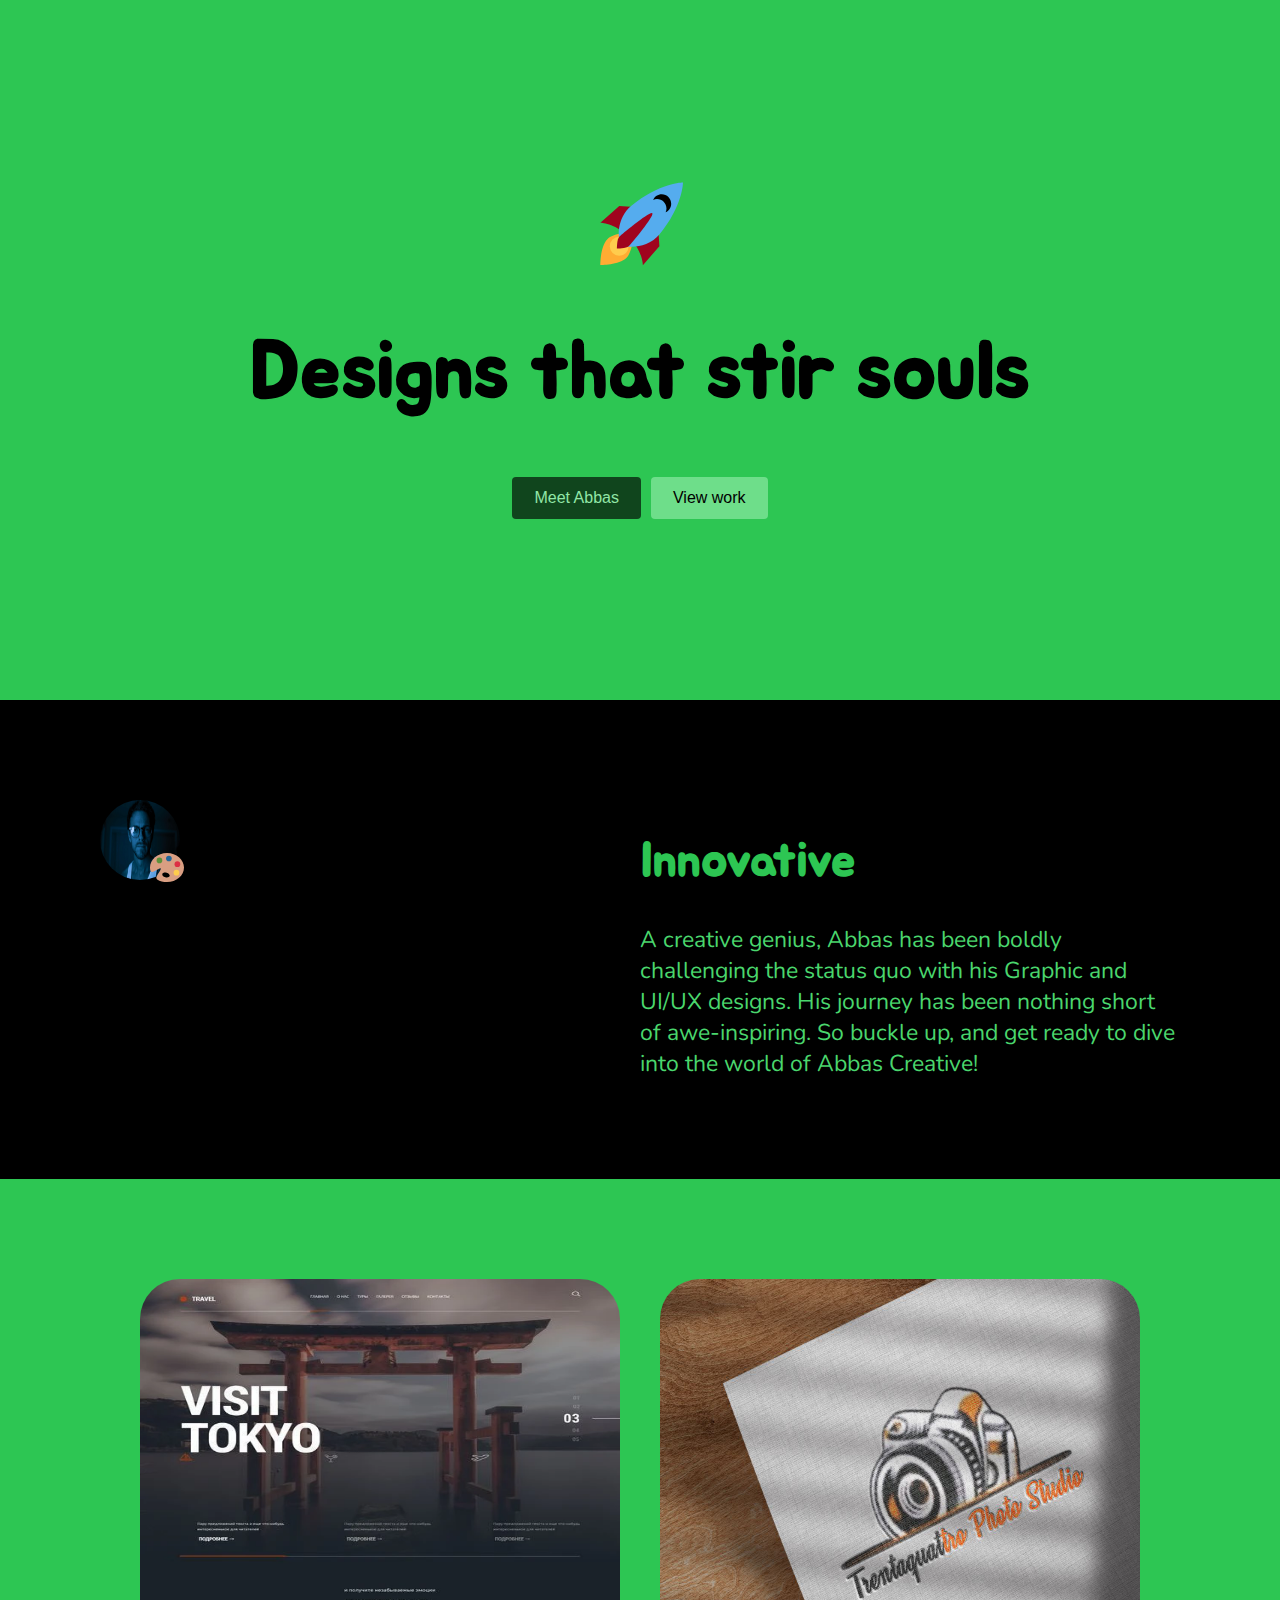
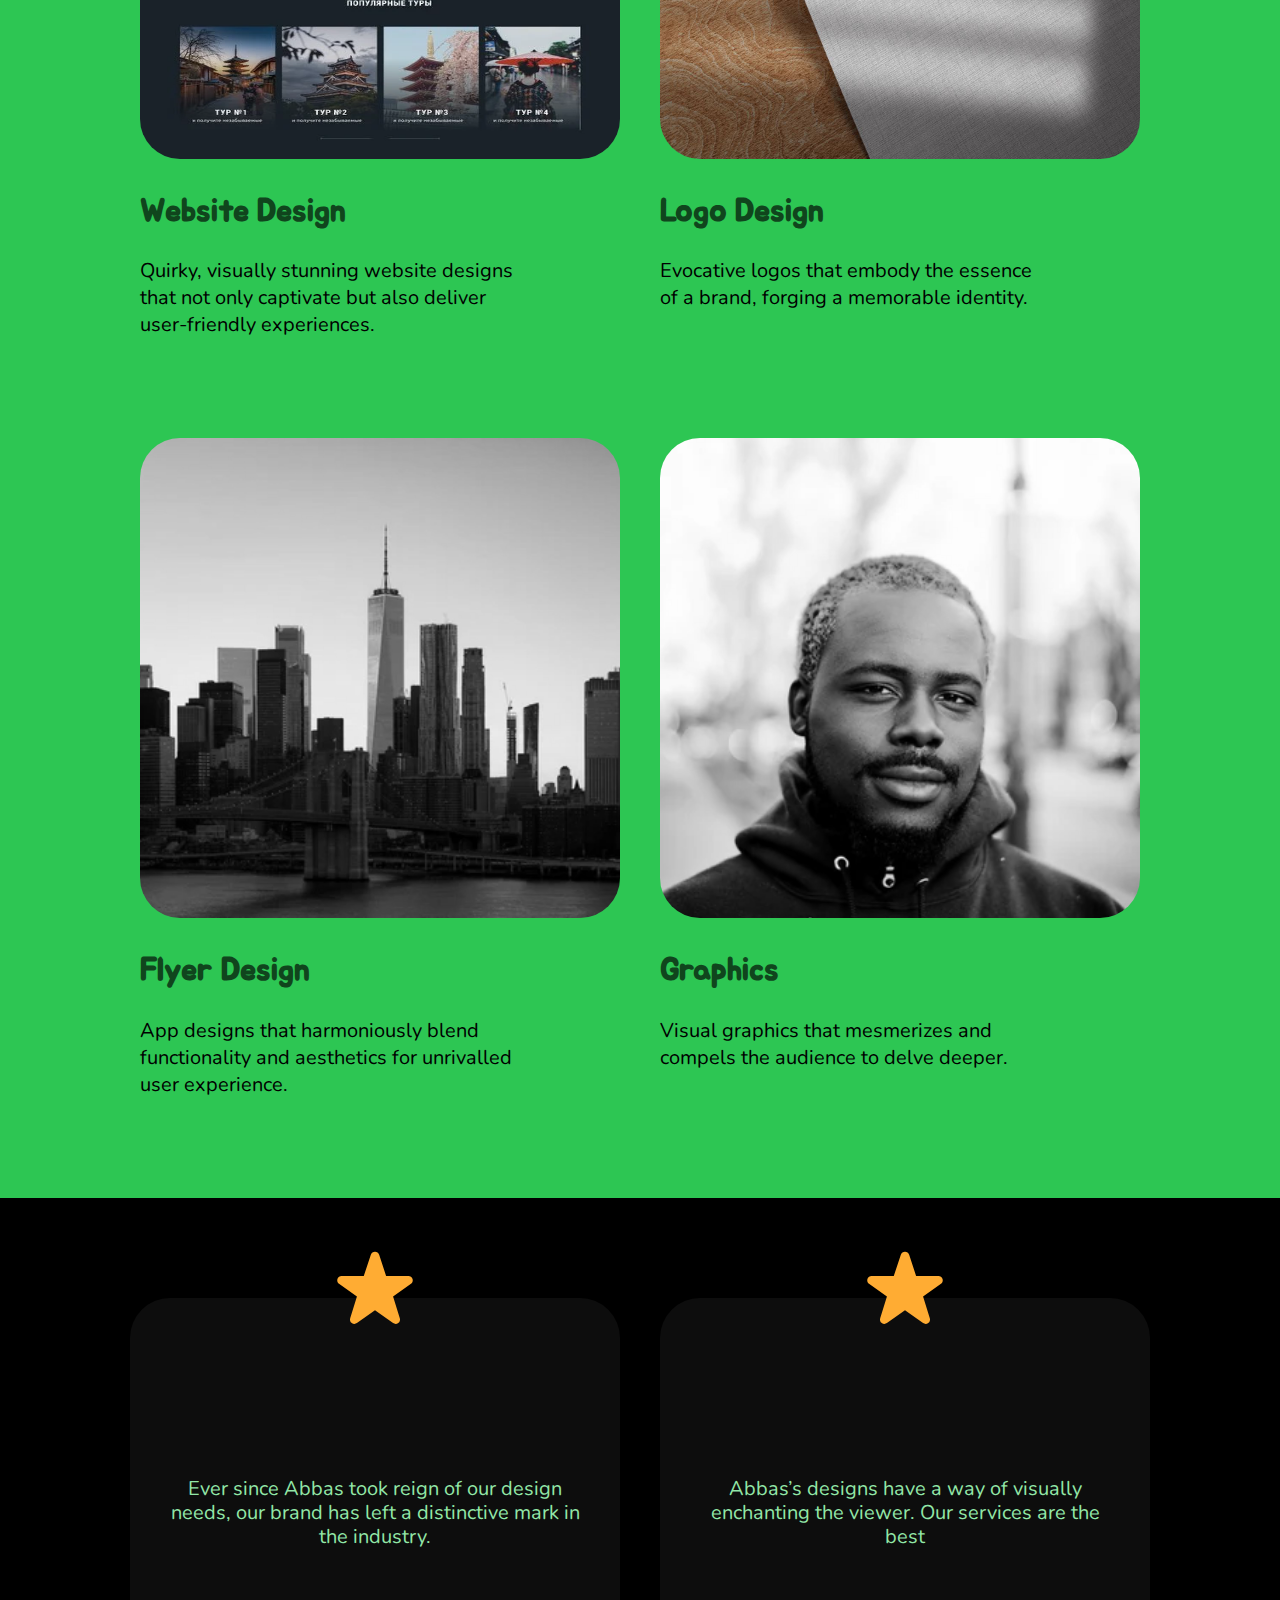
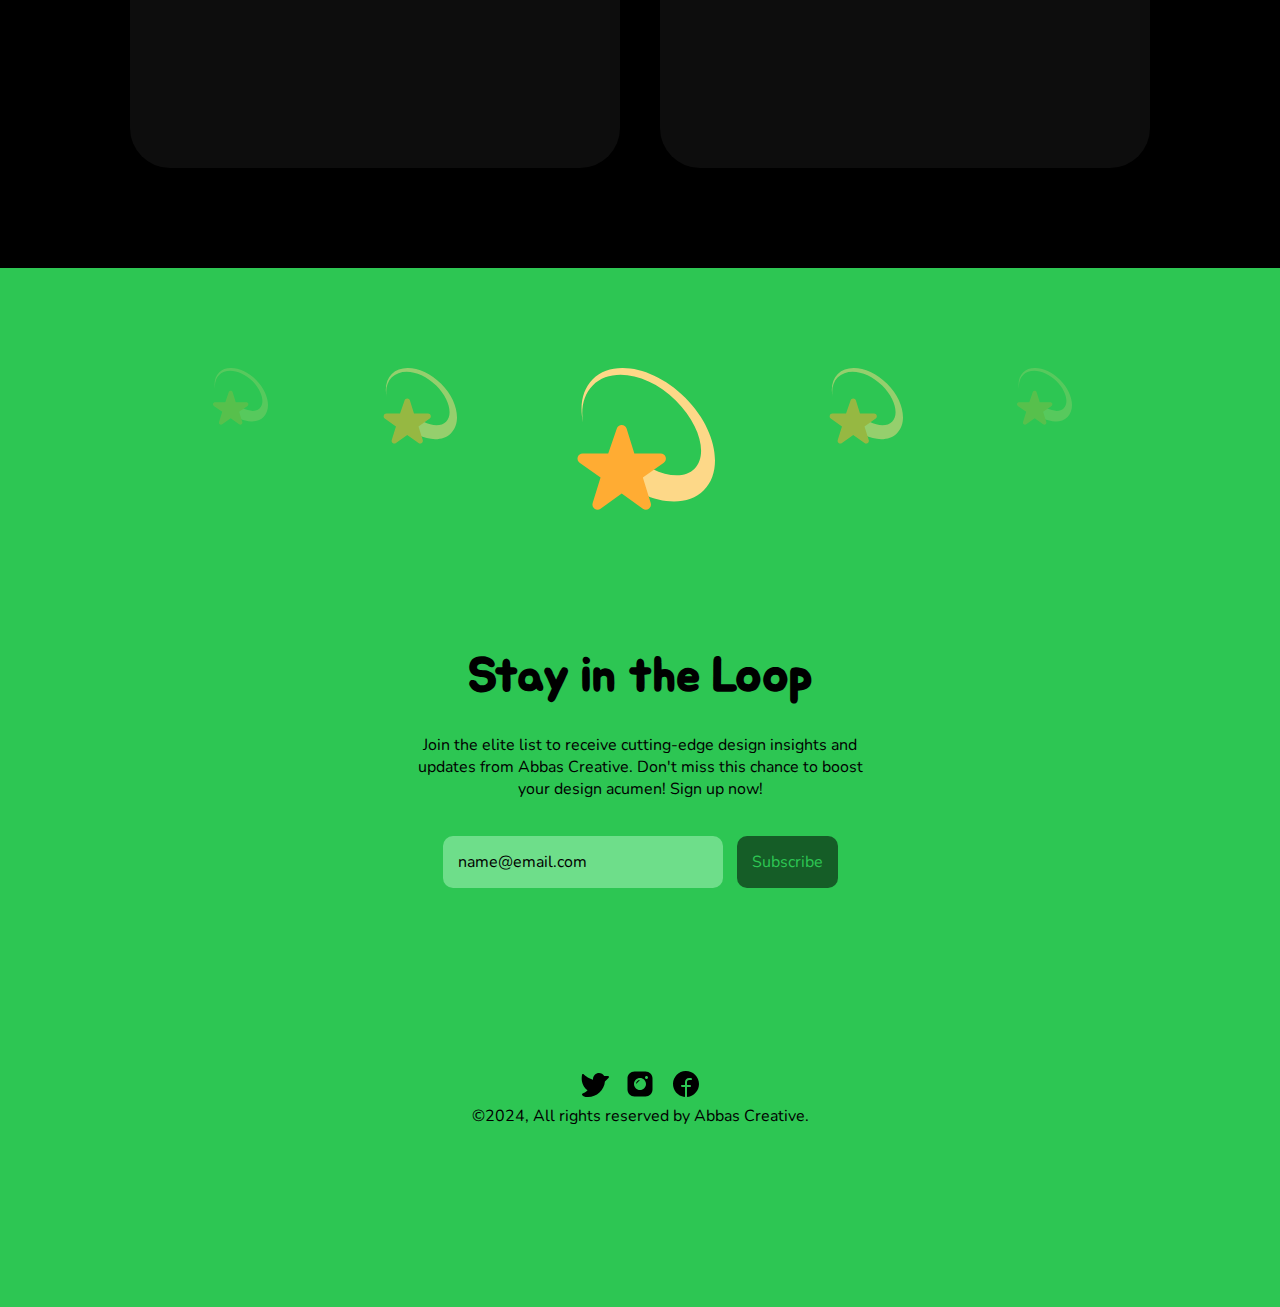
==== index.html @ 03e3b299 "Helping a UI/UX to create a website" ====
<!DOCTYPE html>
<html lang="en">
  <head>
    <meta charset="UTF-8" />
    <meta http-equiv="X-UA-Compatible" content="IE=edge" />
    <meta name="viewport" content="width=device-width, initial-scale=1.0" />
    <title>Untitled</title>
    <link rel="stylesheet" href="style.css" type="text/css" />
    <script src="script.js"></script>
  </head>
  <body>
    <section class="section1">
      <div>
        <div class="img-container">
          <img src="img/1f680.svg" alt="" class="img" />
        </div>
        <h1 class="head">Designs that stir souls</h1>
        <div class="btn-container">
          <button class="btn1" onclick="myfunction1()">Meet Abbas</button>
          <button class="btn2" onclick="myfunction2()">View work</button>
        </div>
      </div>
    </section>
    <section id="section2">
      <div class="section2-1">
        <img src="img/4Ek6RyK1M6W4EKMeAt75KdyK1oA.webp" alt="" id="avatar" />
        <img src="img/1f3a8.svg" alt="" id="avatar2" />
      </div>
      <div class="section2-2">
        <h1>Innovative</h1>
        <div>
          A creative genius, Abbas has been boldly <br />
          challenging the status quo with his Graphic and <br />
          UI/UX designs. His journey has been nothing short <br />
          of awe-inspiring. So buckle up, and get ready to dive <br />
          into the world of Abbas Creative!
        </div>
      </div>
    </section>
    <section id="section3" class="section3">
      <div id="section3-container">
        <div class="section3-1">
          <img src="img/tgaoaF1tJ91D5ELShWRzDn1cWUE.webp" alt="" class="img2" />
          <div class="section3-2">
            <h2 class="section3-h1">Website Design</h2>
            <div class="section3-div">
              Quirky, visually stunning website designs that not only captivate
              but also deliver user-friendly experiences.
            </div>
          </div>
        </div>
        <div class="section3-1">
          <img src="img/14vcaHbtWC6WARu2VNgN96Iuz8.jpg" alt="" class="img2" />
          <div class="section3-2">
            <h2 class="section3-h1">Logo Design</h2>
            <div class="section3-div">
              Evocative logos that embody the essence of a brand, forging a
              memorable identity.
            </div>
          </div>
        </div>
        <div class="section3-1 phrase">
          <img
            src="img/UvocuTKuHV86cDH50qPDO4dtb70.webp"
            alt=""
            class="img2 img3"
          />
          <div class="section3-2">
            <h2 class="section3-h1">Flyer Design</h2>
            <div class="section3-div">
              App designs that harmoniously blend functionality and aesthetics
              for unrivalled user experience.
            </div>
          </div>
        </div>
        <div class="section3-1 phrase">
          <img src="img/EG7eLiRrkIsElKToP0iWUg.webp" alt="" class="img2 img3" />
          <div class="section3-2">
            <h2 class="section3-h1">Graphics</h2>
            <div class="section3-div">
              Visual graphics that mesmerizes and compels the audience to delve
              deeper.
            </div>
          </div>
        </div>
      </div>
    </section>
    <section class="section4">
      <div class="section4-1">
        <div class="section4-container">
          <img src="img/2b50.svg" alt="" class="star" />
          <div id="section4-div">
            Ever since Abbas took reign of our design needs, our brand has left
            a distinctive mark in the industry.
          </div>
        </div>
        <div class="section4-container space">
          <img src="img/2b50.svg" alt="" class="star" />
          <div id="section4-div">
            Abbas’s designs have a way of visually enchanting the viewer. Our
            services are the best
          </div>
        </div>
      </div>
    </section>
    <section class="section5">
      <div class="section5-container">
        <div class="ring-container">
          <img src="img/1f4ab.svg" alt="" class="ring1" />
          <img src="img/1f4ab.svg" alt="" class="ring2" />
          <img src="img/1f4ab.svg" alt="" class="ring3" />
          <img src="img/1f4ab.svg" alt="" class="ring2" />
          <img src="img/1f4ab.svg" alt="" class="ring1" />
        </div>
        <div class="section5-container-2">
          <h2>Stay in the Loop</h2>
          <p>
            Join the elite list to receive cutting-edge design insights and
            updates from Abbas Creative. Don't miss this chance to boost your
            design acumen! Sign up now!
          </p>
          <form action="">
            <input
              type="email"
              placeholder="name@email.com"
              id="email"
              required
            />
            <button type="submit" id="submit">Subscribe</button>
          </form>
        </div>
        <div class="footer">
          <div class="svg-container">
            <svg xmlns="http://www.w3.org/2000/svg" width="32" height="32">
              <path d="M 0 0 L 32 0 L 32 32 L 0 32 Z" fill="transparent"></path>
              <path
                d="M 30.713 9.712 L 26.938 13.475 C 26.188 22.212 18.813 29 10 29 C 8.188 29 6.688 28.712 5.55 28.15 C 4.638 27.687 4.263 27.2 4.163 27.05 C 3.995 26.795 3.953 26.478 4.047 26.189 C 4.142 25.899 4.364 25.668 4.65 25.562 C 4.675 25.55 7.625 24.425 9.538 22.262 C 8.351 21.418 7.309 20.388 6.45 19.212 C 4.738 16.887 2.925 12.85 4.013 6.825 C 4.082 6.46 4.346 6.163 4.7 6.05 C 5.055 5.934 5.446 6.025 5.713 6.287 C 5.75 6.337 9.913 10.437 15 11.762 L 15 11 C 15.01 9.399 15.656 7.867 16.795 6.742 C 17.934 5.617 19.474 4.99 21.075 5 C 23.192 5.03 25.137 6.169 26.2 8 L 30 8 C 30.404 7.999 30.769 8.24 30.925 8.612 C 31.072 8.989 30.989 9.417 30.713 9.712 Z"
                fill="#000000"
              ></path>
            </svg>
            <svg xmlns="http://www.w3.org/2000/svg" width="32" height="32" class="sv">
              <path d="M 0 0 L 32 0 L 32 32 L 0 32 Z" fill="transparent"></path>
              <path
                d="M 12 16 C 12 13.791 13.791 12 16 12 C 18.209 12 20 13.791 20 sv16 C 20 18.209 18.209 20 16 20 C 13.791 20 12 18.209 12 16 Z"
                fill="#000000"
              ></path>
              <path
                d="M 21.5 3.5 L 10.5 3.5 C 6.634 3.5 3.5 6.634 3.5 10.5 L 3.5 21.5 C 3.5 25.366 6.634 28.5 10.5 28.5 L 21.5 28.5 C 25.366 28.5 28.5 25.366 28.5 21.5 L 28.5 10.5 C 28.5 6.634 25.366 3.5 21.5 3.5 Z M 16 22 C 12.686 22 10 19.314 10 16 C 10 12.686 12.686 10 16 10 C 19.314 10 22 12.686 22 16 C 22 19.314 19.314 22 16 22 Z M 22.5 11 C 21.672 11 21 10.328 21 9.5 C 21 8.672 21.672 8 22.5 8 C 23.328 8 24 8.672 24 9.5 C 24 10.328 23.328 11 22.5 11 Z"
                fill="#000000"
              ></path>
            </svg>
            <svg xmlns="http://www.w3.org/2000/svg" width="32" height="32" class="sv">
              <path
                d="M 29 16 C 28.992 22.575 24.083 28.112 17.556 28.907 C 17.414 28.924 17.272 28.878 17.166 28.783 C 17.059 28.687 16.999 28.55 17 28.407 L 17 19 L 20 19 C 20.277 19.001 20.542 18.886 20.732 18.684 C 20.921 18.482 21.018 18.21 21 17.934 C 20.954 17.4 20.504 16.993 19.969 17 L 17 17 L 17 14 C 17 12.895 17.895 12 19 12 L 21 12 C 21.277 12.001 21.542 11.886 21.732 11.684 C 21.921 11.482 22.018 11.21 22 10.934 C 21.954 10.399 21.503 9.991 20.966 10 L 19 10 C 16.791 10 15 11.791 15 14 L 15 17 L 12 17 C 11.723 16.999 11.458 17.114 11.268 17.316 C 11.079 17.518 10.982 17.79 11 18.066 C 11.046 18.601 11.497 19.009 12.034 19 L 15 19 L 15 28.41 C 15.001 28.553 14.941 28.689 14.835 28.785 C 14.729 28.88 14.587 28.926 14.445 28.91 C 7.731 28.092 2.762 22.27 3.009 15.511 C 3.259 8.761 8.726 3.274 15.481 3.011 C 19.015 2.874 22.452 4.181 25.002 6.631 C 27.552 9.081 28.996 12.464 29 16 Z"
                fill="#000000"
              ></path>
            </svg>
          </div>
          <div class="footer-1">
            &copy;2024, All rights reserved by Abbas Creative.
          </div>
        </div>
      </div>
    </section>
  </body>
</html>
---- style.css ----
body {
  margin: 0;
  padding: 0;
  font-family: jua;
}
@font-face {
  font-family: jua;
  src: url(font/Jua/Jua-Regular.ttf);
}
@font-face {
  font-family: nunito;
  src: url(font/static/Nunito-Regular.ttf);
}
/* beginning of section1*/
.section1 {
  background-color: #2dc653;
  height: 500px;
  padding: 100px;
  display: flex;
  justify-content: center;
  align-items: center;
}
.img {
  width: 85px;
  height: 88px;
}
.img-container {
  display: flex;
  justify-content: center;
}
.head {
  font-size: 80px;
  font-family: jua;
}
.btn-container {
  display: flex;
  justify-content: center;
}
.btn1,
.btn2 {
  padding: 12px 22px 12px 22px;
  border: none;
  font-size: 16px;
  border-radius: 4px;
}
.btn1 {
  background-color: #10451d;
  color: #92e6a7;
}
.btn2 {
  background-color: #6ede8a;
  color: #000000;
  margin-left: 10px;
}
/*end of section1*/
/*Beginning of section2*/
#section2 {
  background-color: #000000;
  padding: 100px;
  display: flex;
}
.section2-2,
.section2-1 {
  flex: 1;
}
#avatar {
  height: 80px;
  border-radius: 100px;
  width: 80px;
  position: absolute;
  object-position: center;
}
#avatar2 {
  position: relative;
  height: 34px;
  width: 34px;
  top: 50px;
  left: 50px;
}
.section2-2 {
  color: #2dc653;
}
.section2-2 h1 {
  font-size: 48px;
}
.section2-2 div {
  font-size: 23px;
  font-family: nunito;
  color: #4ad66d;
}
/*end of section2*/
/*beginning of section3*/
.section3 {
  background-color: #2dc653;
  display: flex;
  justify-content: center;
  padding: 100px;
  align-items: center;
}
#section3-container {
  display: grid;
  grid-template-columns: repeat(2, 1fr);
  gap: 40px;
  width: 1000px;
}
.img2 {
  height: 480px;
  width: 480px;
  border-radius: 40px;
}
.section3-div {
  font-size: 20px;
  color: #000000;
  width: 390px;
  font-family: nunito;
}
.section3-h1 {
  color: #10451d;
  font-size: 32px;
}
.phrase {
  margin-top: 60px;
}
.img3 {
  filter: grayscale(50);
  object-fit: cover;
}
/* end of section 3*/
/* beginning of section4*/
.section4 {
  background-color: #000000;
  padding: 100px;
}
.section4-container {
  padding: 35px;
  background-color: #0d0d0d;
  min-height: 400px;
  border-radius: 40px;
  align-items: center;
  display: flex;
  flex-direction: column;
  justify-content: center;
}
.section4-1 {
  display: flex;
  justify-content: center;
}
.star {
  height: 80px;
  width: 80px;
  transform: translateY(-210px);
}
#section4-div {
  color: #92e6a7;
  transform: translateY(-60px);
  font-family: nunito;
  font-size: 20px;
  line-height: 1.2em;
  text-align: center;
  width: 420px;
}
.space {
  margin-left: 40px;
}
/*end of section4*/
/* beginning of section5*/
.section5 {
  background-color: #2dc653;
}
.section5-container {
  padding: 100px;
}
.ring-container {
  display: flex;
  justify-content: space-evenly;
  width: 2px solid red;
}
.ring1 {
  width: 60px;
  height: 60px;
  opacity: 0.2;
}
.ring2 {
  width: 80px;
  height: 80px;
  opacity: 0.5;
}
.ring3 {
  width: 150px;
  height: 150px;
}
.section5-container-2 {
  display: flex;
  justify-content: center;
  flex-direction: column;
  align-items: center;
  padding: 100px;
  margin-top: 20px;
}
.section5-container-2 h2 {
  font-size: 48px;
  font-family: jua;
  line-height: 1.2px;
  color: #000000;
}
.section5-container-2 p {
  font-family: nunito;
  font-size: 16px;
  color: #000000;
  text-align: center;
  width: 480px;
}
#email {
  width: 250px;
  padding: 15px;
  border: none;
  border-radius: 10px;
  background-color: #6ede8a;
  color: #000000;
  font-size: 16px;
  font-family: nunito;
}
form {
  margin-top: 20px;
}
#email::placeholder {
  color: #000000;
  font-size: 16px;
  font-family: nunito;
}
input:focus {
  outline: none;
}
#submit {
  padding: 15px;
  background-color: #155d27;
  color: #2dc653;
  font-family: nunito;
  font-size: 16px;
  border: none;
  border-radius: 10px;
  margin-left: 10px;
}
.footer {
  display: flex;
  flex-direction: column;
  justify-content: center;
  align-items: center;
  padding: 80px;
}
.sv {
  margin-left: 10px;
}
.footer-1 {
  font-size: 16px;
  font-family: nunito;
}
/*end of section5*/
/*responsove of desktop*/

@media only screen and (min-width: 810px) and (max-width: 1199px) {
  /*for section1*/
  .section1 {
    height: auto;
  }
  .head {
    font-size: 64px;
  }
  /*for section2*/
  .section2-2 h1 {
    font-size: 40px;
  }
  .section2-2 div {
    font-size: 20px;
  }
  /*for section3*/
  .img2 {
    height: 335px;
    width: 335px;
  }
  #section3-container {
    gap: 40px;
  }
  #section4-div {
    width: 290px;
  }
}
/* for mobile*/
@media only screen and (max-width: 810px) {
  /*for section1*/
  .btn-container {
    flex-direction: column;
  }
  .head {
    font-size: 30px;
    width: 300px;
  }
  .section1 {
    height: auto;
  }
  .btn2 {
    margin-top: 10px;
    margin-left: 0;
  }
  /*for section2*/
  #section2 {
    flex-direction: column;
  }
  #avatar {
    height: 60px;
    width: 60px;
  }
  #avatar2 {
    left: 30px;
    top: 30px;
  }
  .section2-2 h1 {
    font-size: 32px;
  }
  .section2-2 div {
    font-size: 20px;
  }
  /*for section3*/
  .section3 {
  }
  #section3-container {
    grid-template-columns: repeat(1, 1fr);
    align-self: center;
    justify-items: center;
  }
  .section3-1 {
    width: 350px;
  }
  .img2 {
    width: 340px;
  }
  .section3-div {
    width: auto;
  }
  /*for section4 */
  .section4 {
    padding: 40px 20px 40px 20px;
  }
  .section4-container {
    min-height: 0;
    height: auto;
    width: 280px;
  }
  .section4-1 {
    flex-direction: column;
    justify-content: center;
    align-items: center;
  }
  #section4-div {
    width: auto;
    font-size: 16px;
  }
  .star {
    transform: translateY(-80px);
  }
  .space {
    margin-left: 0;
    margin-top: 15px;
  }
  /*for section5*/
  .ring1 {
    display: none;
  }
  .ring2 {
    width: 80px;
    height: 80px;
  }
  .ring3 {
    height: 116px;
    width: 116px;
  }
  .section5-container-2 h2 {
    font-size: 30px;
    line-height: 0;
    width: 290px;
    text-align: center;
  }
  .section5-container-2 p {
    width: 350px;
    font-size: 16px;
  }
  form {
    display: flex;
  }
  #email {
    width: 200px;
  }
  .svg-container {
    display: flex;
  }
  .footer-1 {
    width: 350px;
    text-align: center;
    margin-top: 20px;
  }
}
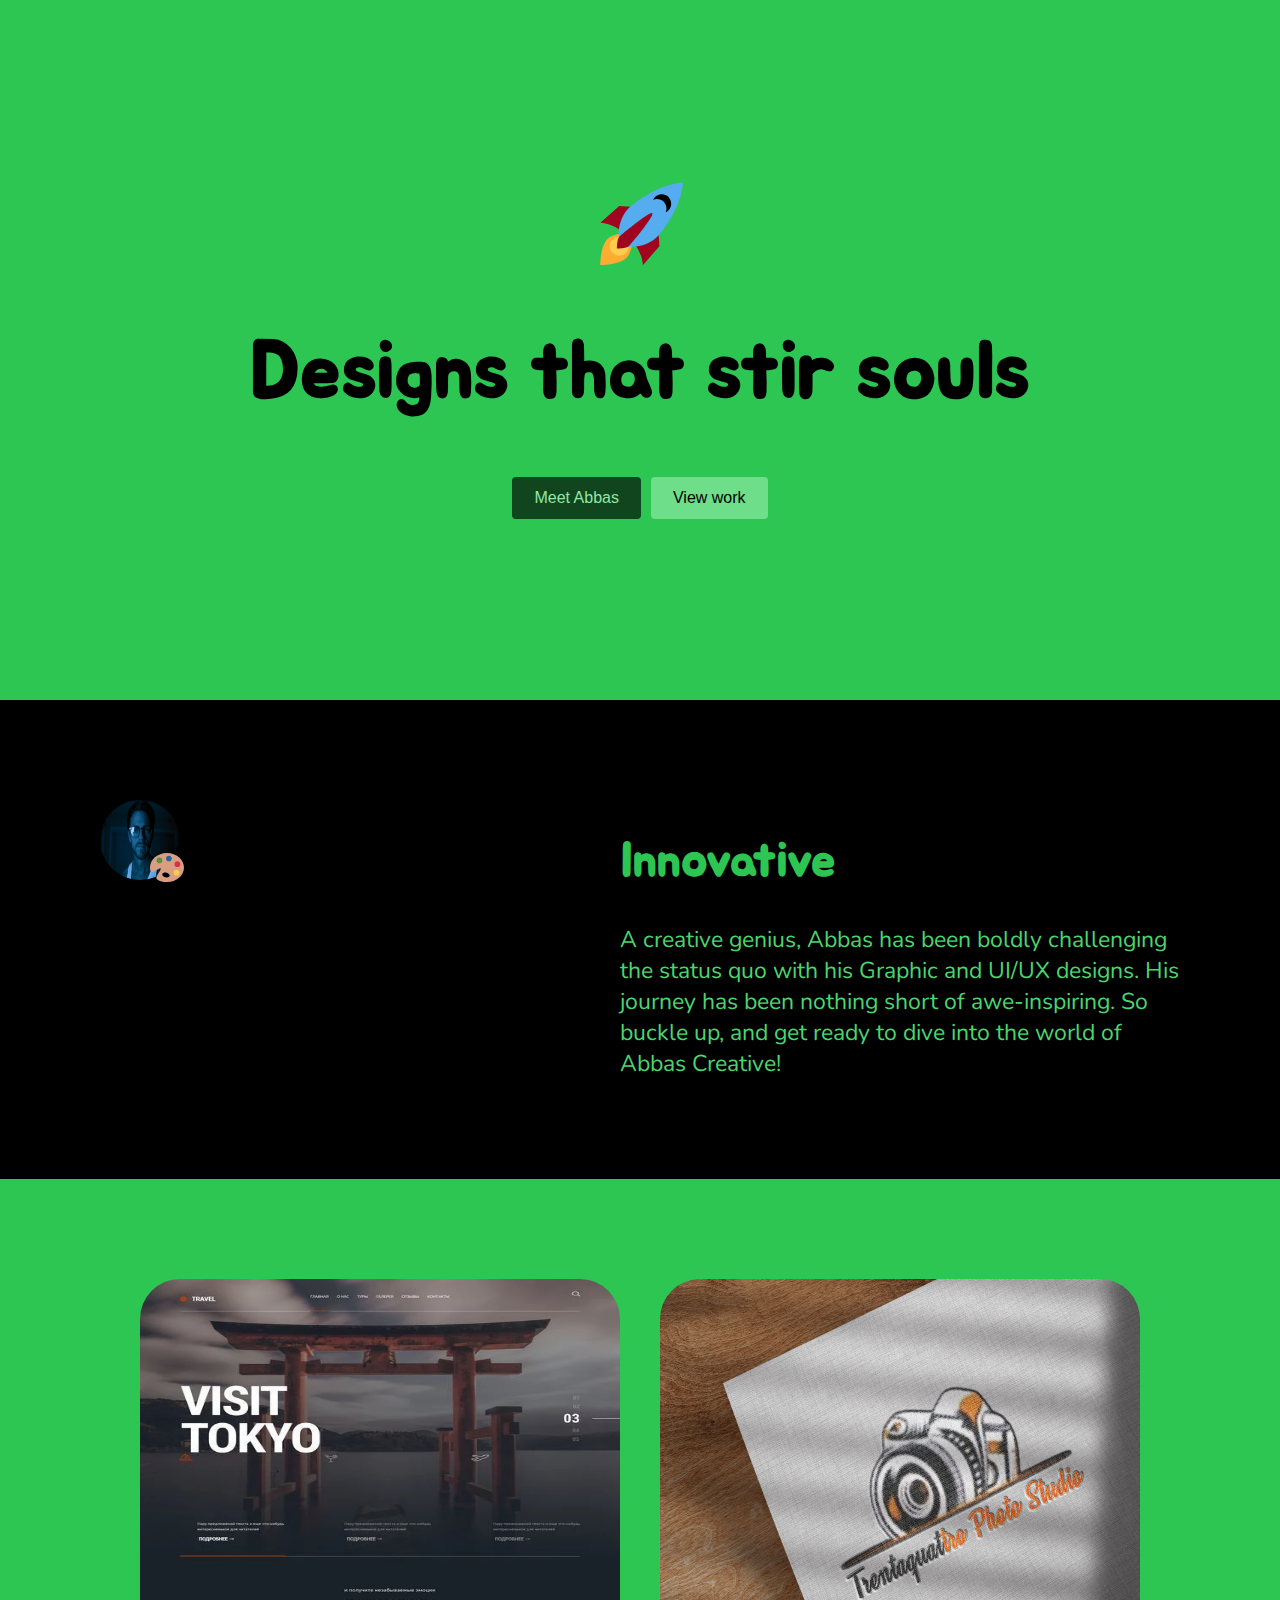
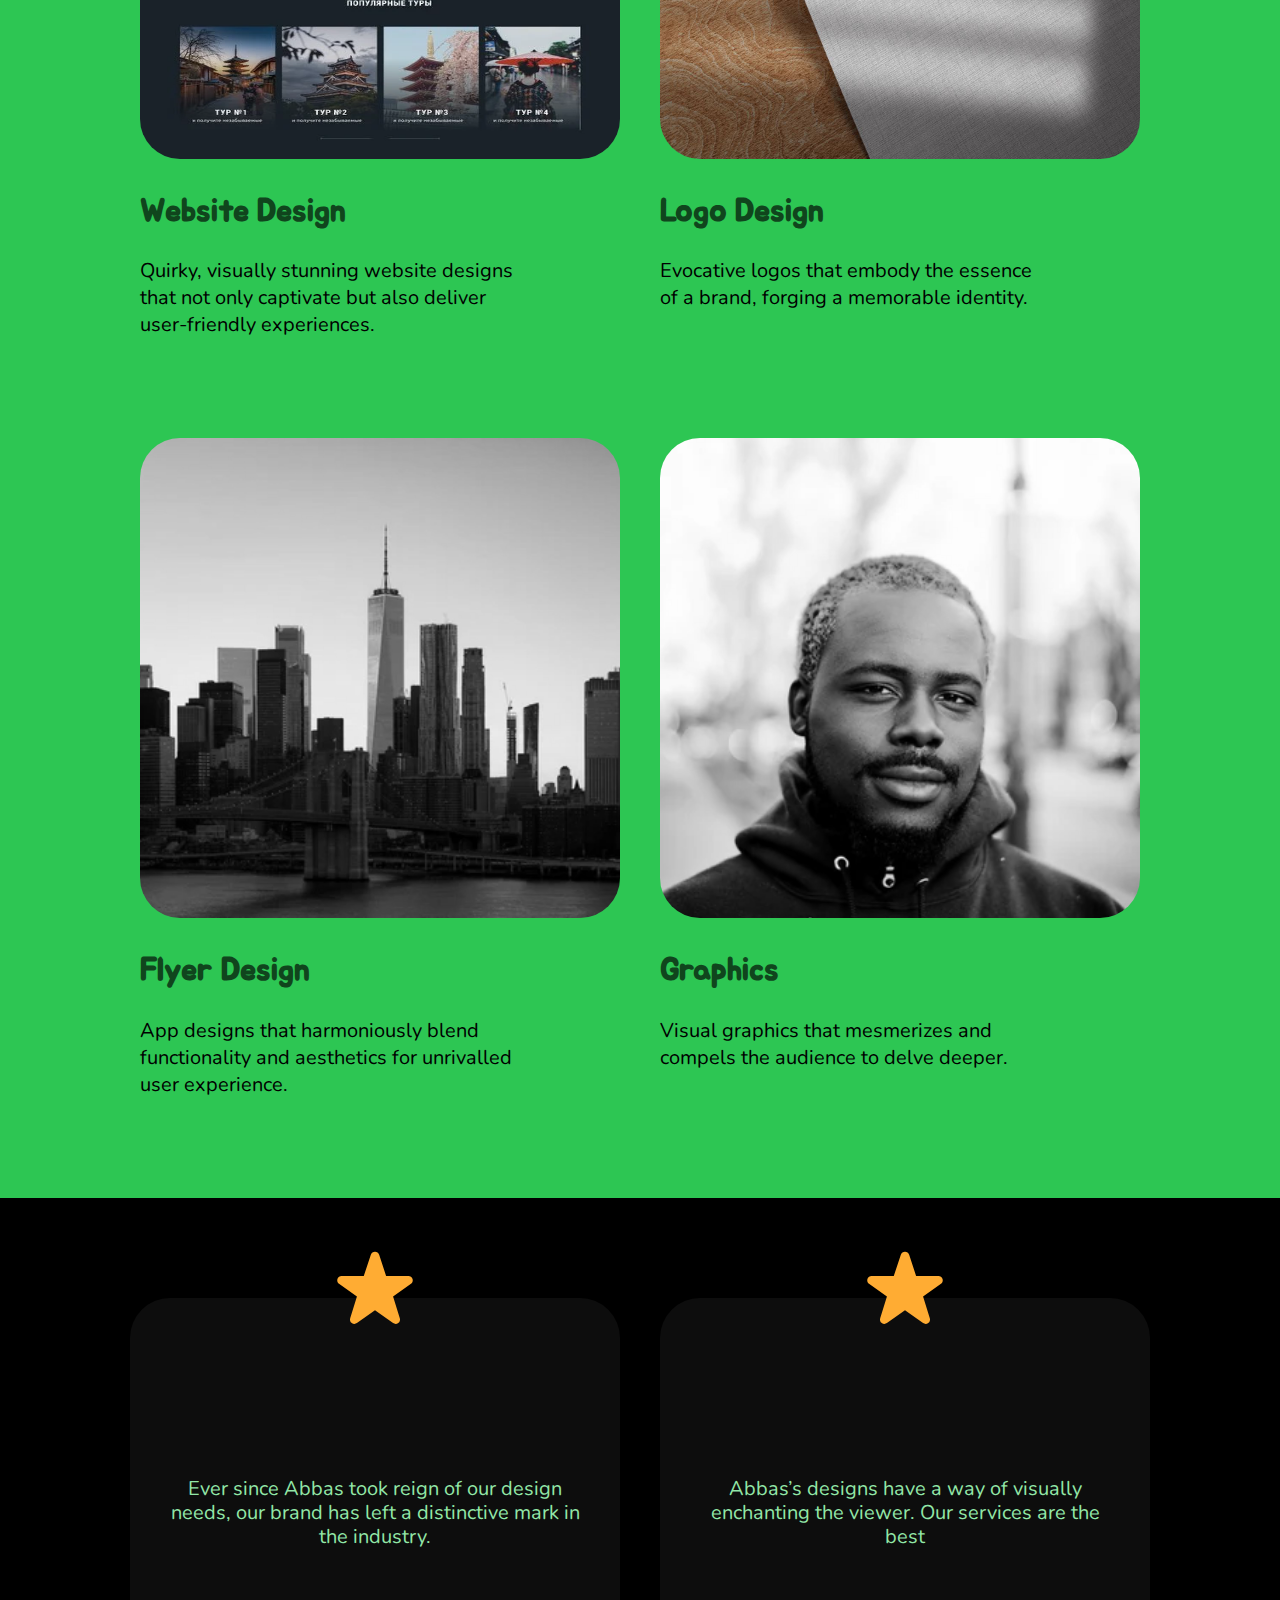
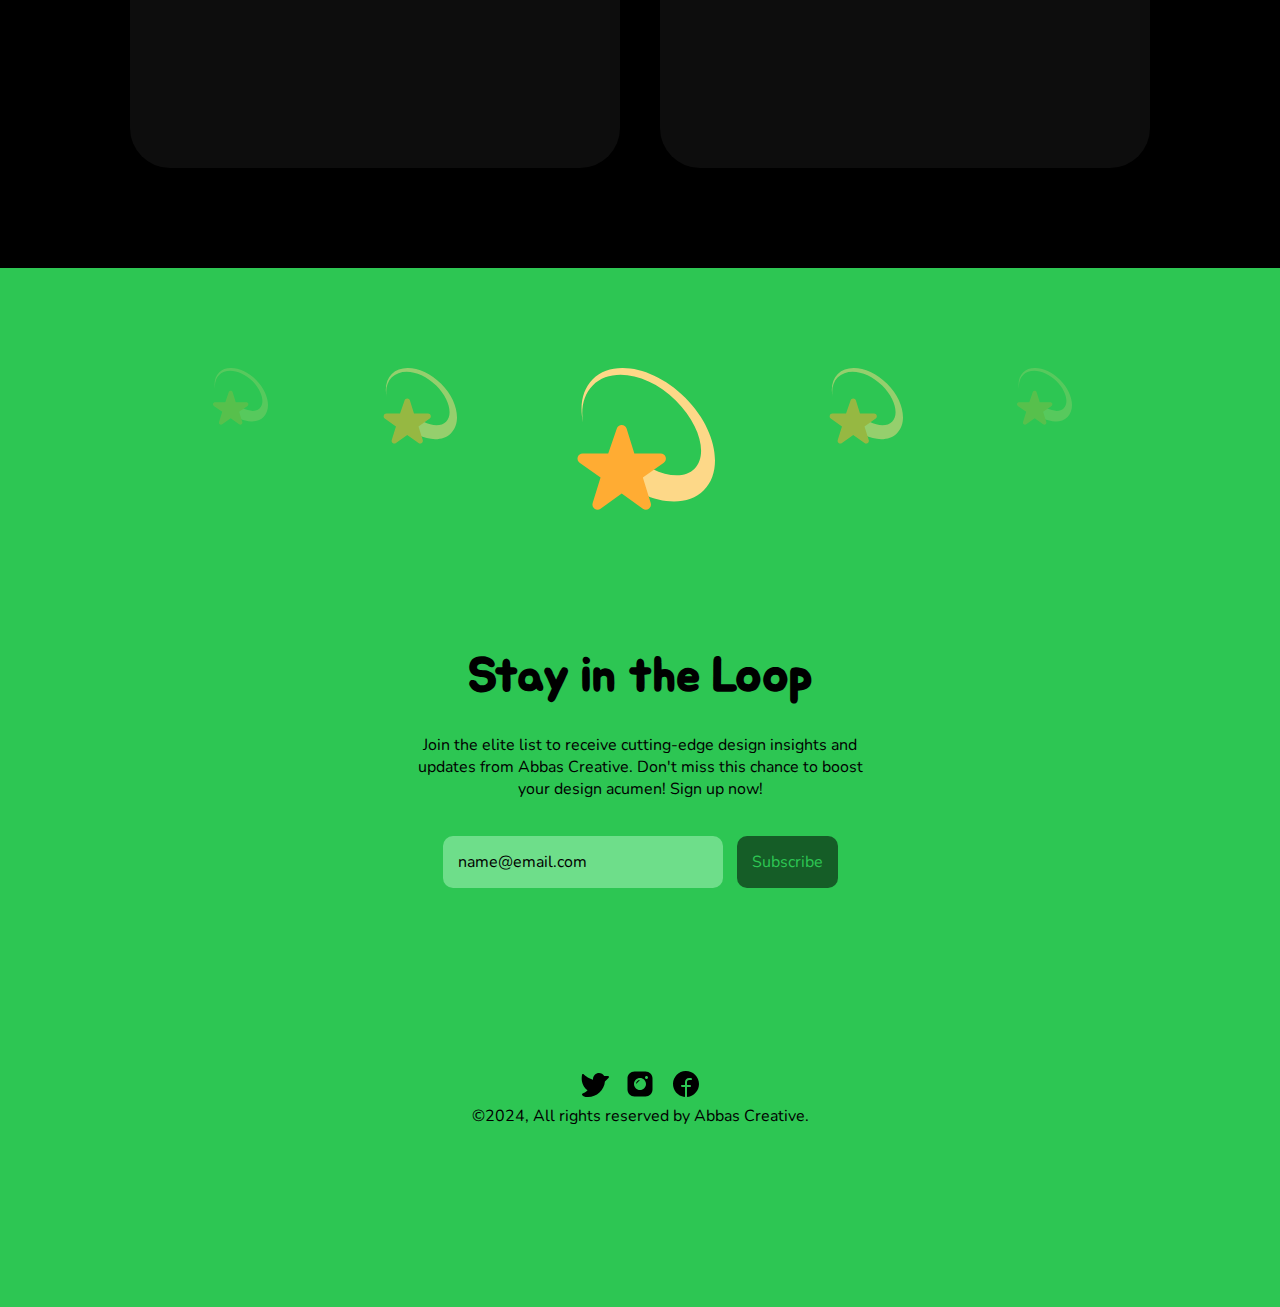
==== commit 638e5ec9: "fix section2 div" ====
--- a/index.html
+++ b/index.html
@@ -29,11 +29,10 @@
       <div class="section2-2">
         <h1>Innovative</h1>
         <div>
-          A creative genius, Abbas has been boldly <br />
-          challenging the status quo with his Graphic and <br />
-          UI/UX designs. His journey has been nothing short <br />
-          of awe-inspiring. So buckle up, and get ready to dive <br />
-          into the world of Abbas Creative!
+          A creative genius, Abbas has been boldly challenging the status quo
+          with his Graphic and UI/UX designs. His journey has been nothing short
+          of awe-inspiring. So buckle up, and get ready to dive into the world
+          of Abbas Creative!
         </div>
       </div>
     </section>
@@ -138,7 +137,12 @@
                 fill="#000000"
               ></path>
             </svg>
-            <svg xmlns="http://www.w3.org/2000/svg" width="32" height="32" class="sv">
+            <svg
+              xmlns="http://www.w3.org/2000/svg"
+              width="32"
+              height="32"
+              class="sv"
+            >
               <path d="M 0 0 L 32 0 L 32 32 L 0 32 Z" fill="transparent"></path>
               <path
                 d="M 12 16 C 12 13.791 13.791 12 16 12 C 18.209 12 20 13.791 20 sv16 C 20 18.209 18.209 20 16 20 C 13.791 20 12 18.209 12 16 Z"
@@ -149,7 +153,12 @@
                 fill="#000000"
               ></path>
             </svg>
-            <svg xmlns="http://www.w3.org/2000/svg" width="32" height="32" class="sv">
+            <svg
+              xmlns="http://www.w3.org/2000/svg"
+              width="32"
+              height="32"
+              class="sv"
+            >
               <path
                 d="M 29 16 C 28.992 22.575 24.083 28.112 17.556 28.907 C 17.414 28.924 17.272 28.878 17.166 28.783 C 17.059 28.687 16.999 28.55 17 28.407 L 17 19 L 20 19 C 20.277 19.001 20.542 18.886 20.732 18.684 C 20.921 18.482 21.018 18.21 21 17.934 C 20.954 17.4 20.504 16.993 19.969 17 L 17 17 L 17 14 C 17 12.895 17.895 12 19 12 L 21 12 C 21.277 12.001 21.542 11.886 21.732 11.684 C 21.921 11.482 22.018 11.21 22 10.934 C 21.954 10.399 21.503 9.991 20.966 10 L 19 10 C 16.791 10 15 11.791 15 14 L 15 17 L 12 17 C 11.723 16.999 11.458 17.114 11.268 17.316 C 11.079 17.518 10.982 17.79 11 18.066 C 11.046 18.601 11.497 19.009 12.034 19 L 15 19 L 15 28.41 C 15.001 28.553 14.941 28.689 14.835 28.785 C 14.729 28.88 14.587 28.926 14.445 28.91 C 7.731 28.092 2.762 22.27 3.009 15.511 C 3.259 8.761 8.726 3.274 15.481 3.011 C 19.015 2.874 22.452 4.181 25.002 6.631 C 27.552 9.081 28.996 12.464 29 16 Z"
                 fill="#000000"
--- a/style.css
+++ b/style.css
@@ -87,6 +87,7 @@
   font-size: 23px;
   font-family: nunito;
   color: #4ad66d;
+  width: 560px;
 }
 /*end of section2*/
 /*beginning of section3*/
@@ -305,6 +306,8 @@
   /*for section2*/
   #section2 {
     flex-direction: column;
+
+    padding: 100px 20px 100px 20px;
   }
   #avatar {
     height: 60px;
@@ -319,6 +322,7 @@
   }
   .section2-2 div {
     font-size: 20px;
+    width: 330px;
   }
   /*for section3*/
   .section3 {
